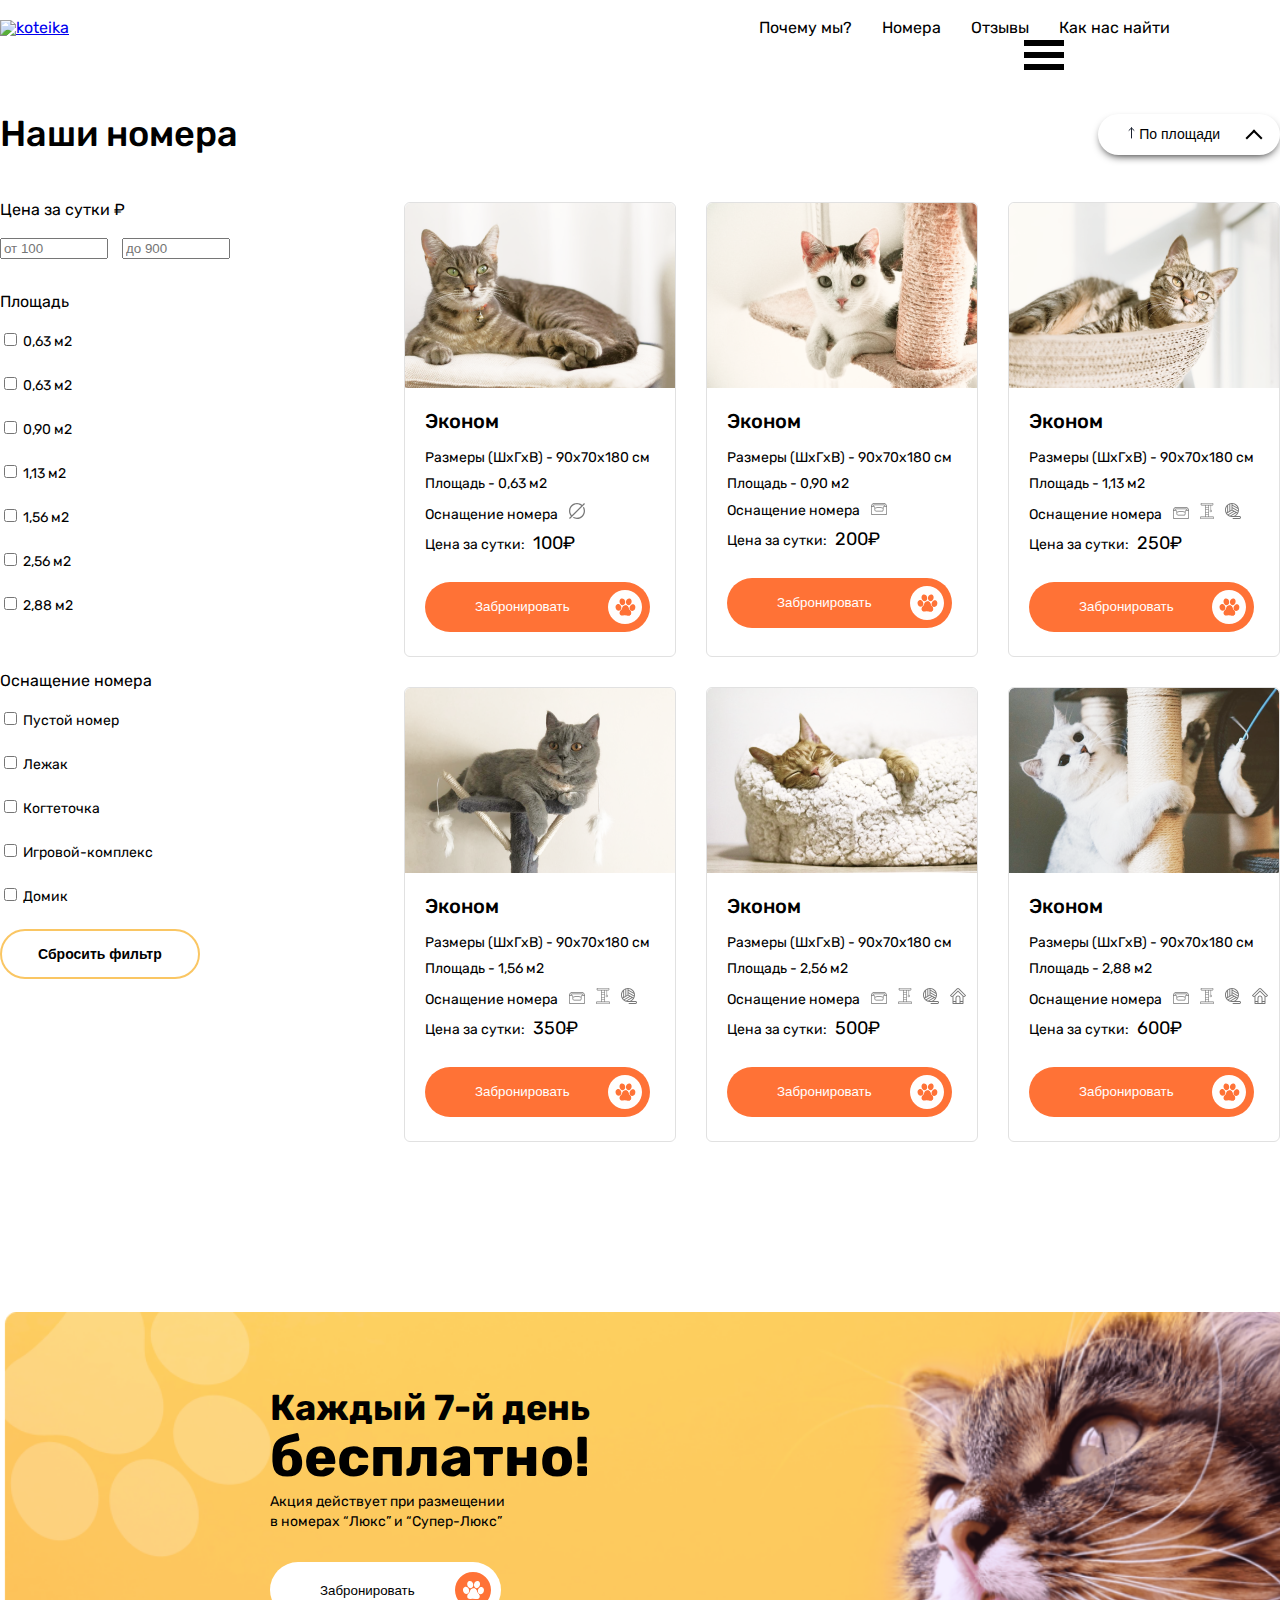
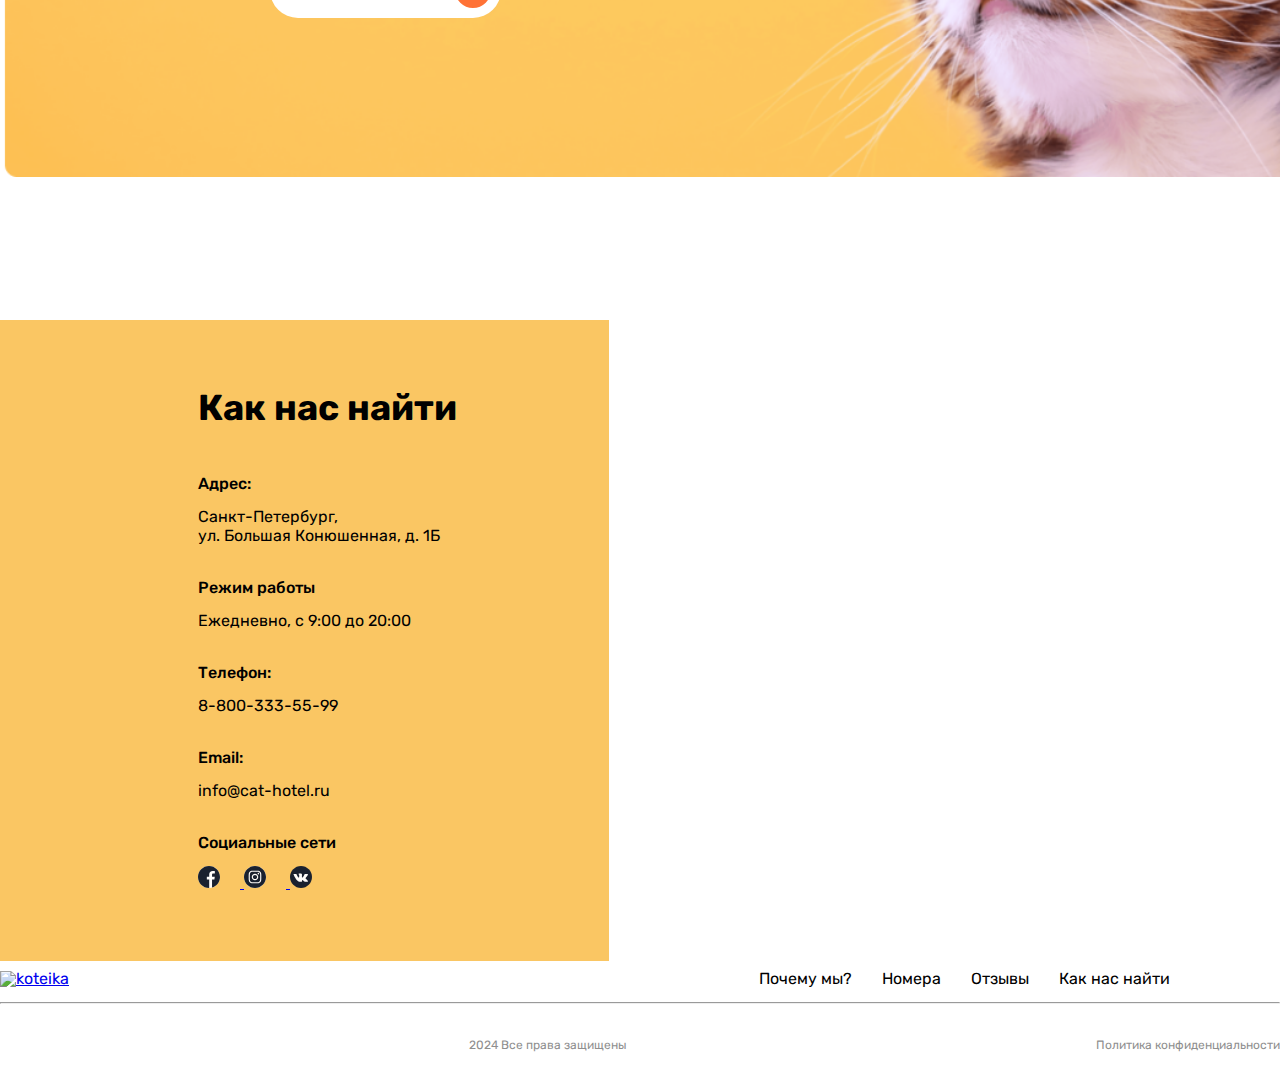
==== pages/catalog.html @ 464b6be2 "added pages" ====
<!DOCTYPE html>
<html lang="en">
  <head>
    <meta charset="UTF-8" />
    <meta name="viewport" content="width=device-width, initial-scale=1.0" />
    <title>Document</title>
    <link rel="preconnect" href="https://fonts.googleapis.com" />
    <link rel="preconnect" href="https://fonts.gstatic.com" crossorigin />
    <link
      href="https://fonts.googleapis.com/css2?family=Lato:wght@100;300;400;700;900&family=Rubik:wght@300..900&display=swap"
      rel="stylesheet"
    />
    <link rel="stylesheet" href="../scss/style.css" />
  </head>
  <body>
    <header class="header">
      <div class="container">
        <div class="header__line">
          <div class="header__logo">
            <a class="logo__link" href="../katalog.html">
              <img class="logo__image" src="../img/logo.svg" alt="koteika" />
            </a>
          </div>
          <div class="nav">
            <ul class="nav__ul">
              <li class="nav__li">
                <a class="nav__item" href="#">Почему мы?</a>
              </li>
              <li class="nav__li">
                <a class="nav__item" href="#">Номера</a>
              </li>
              <li class="nav__li">
                <a class="nav__item" href="#">Отзывы</a>
              </li>
              <li class="nav__li">
                <a class="nav__item" href="#">Как нас найти</a>
              </li>
            </ul>
          </div>
        </div>
        <div class="header__menu">
          <a id="header__button" class="hamburger" href="#">
            <div class="hamburger__inner"></div>
          </a>
        </div>
      </div>
    </header>

    <div class="catalog">
      <div class="container">
        <div class="catalog__top">
          <h2 class="catalog__title">Наши номера</h2>
          <button class="catalog__button button">
            <img src="../img/top-bot.svg" alt="arrow" />
            По площади
            <div class="arrow"></div>
            <ul id="drop" class="drop">
              <li id="list">
                <img class="button__img" src="../img/bottom.svg" alt="arrow" />
                По площади
              </li>

              <li id="list">
                <img class="button__img" src="../img/top-bot.svg" alt="arrow" />
                По цене
              </li>

              <li id="list">
                <img class="button__img" src="../img/bottom.svg" alt="arrow" />
                По цене
              </li>
            </ul>
          </button>
          <button class="catalog__filter-btn">
            <img
              class="catalog__filter-ic"
              src="../img/filter.svg"
              alt="filter"
            />Фильтр
          </button>
        </div>
        <div class="catalog__cenrt">
          <aside class="catalog__aside">
            <div class="catalog__aside-col">
              <p class="catalog__filter-price">Цена за сутки ₽</p>
              <input class="catalog__search" placeholder="от 100" type="text" />
              <input class="catalog__search" placeholder="до 900" type="text" />
              <p class="catalog__filter-yard">Площадь</p>
              <div class="catalog__check">
                <div class="catalog__check-el">
                  <input
                    class="custom-checkbox"
                    id="myCheckbox"
                    type="checkbox"
                  />
                  <label for="myCheckbox"> 0,63 м2 </label>
                </div>

                <div class="catalog__check-el">
                  <input
                    class="custom-checkbox"
                    id="myCheckbox"
                    type="checkbox"
                  />
                  <label for="myCheckbox"> 0,63 м2 </label>
                </div>

                <div class="catalog__check-el">
                  <input
                    class="custom-checkbox"
                    id="myCheckbox"
                    type="checkbox"
                  />
                  <label for="myCheckbox"> 0,90 м2 </label>
                </div>

                <div class="catalog__check-el">
                  <input
                    class="custom-checkbox"
                    id="myCheckbox"
                    type="checkbox"
                  />
                  <label for="myCheckbox"> 1,13 м2 </label>
                </div>

                <div class="catalog__check-el">
                  <input
                    class="custom-checkbox"
                    id="myCheckbox"
                    type="checkbox"
                  />
                  <label for="myCheckbox"> 1,56 м2 </label>
                </div>

                <div class="catalog__check-el">
                  <input
                    class="custom-checkbox"
                    id="myCheckbox"
                    type="checkbox"
                  />
                  <label for="myCheckbox"> 2,56 м2 </label>
                </div>

                <div class="catalog__check-el">
                  <input
                    class="custom-checkbox"
                    id="myCheckbox"
                    type="checkbox"
                  />
                  <label for="myCheckbox"> 2,88 м2 </label>
                </div>
              </div>

              <p class="catalog__filter-yard">Оснащение номера</p>
              <div class="catalog__check-sec">
                <div class="catalog__check-el">
                  <input
                    class="custom-checkbox"
                    id="myCheckbox"
                    type="checkbox"
                  />
                  <label for="myCheckbox">Пустой номер </label>
                </div>

                <div class="catalog__check-el">
                  <input
                    class="custom-checkbox"
                    id="myCheckbox"
                    type="checkbox"
                  />
                  <label for="myCheckbox"> Лежак </label>
                </div>

                <div class="catalog__check-el">
                  <input
                    class="custom-checkbox"
                    id="myCheckbox"
                    type="checkbox"
                  />
                  <label for="myCheckbox"> Когтеточка </label>
                </div>

                <div class="catalog__check-el">
                  <input
                    class="custom-checkbox"
                    id="myCheckbox"
                    type="checkbox"
                  />
                  <label for="myCheckbox"> Игровой-комплекс </label>
                </div>

                <div class="catalog__check-el">
                  <input
                    class="custom-checkbox"
                    id="myCheckbox"
                    type="checkbox"
                  />
                  <label for="myCheckbox"> Домик </label>
                </div>
              </div>

              <button class="catalog__btn-cr">Сбросить фильтр</button>
            </div>
          </aside>

          <div class="catalog__rows">
            <div class="catalog__row">
              <div class="catalog__el">
                <img
                  class="catalog__image"
                  src="../img/economy.png"
                  alt="economy"
                />
                <h3 class="catalog__subtitle">Эконом</h3>
                <p class="catalog__txt">Размеры (ШхГхВ) - 90х70х180 см</p>
                <p class="catalog__txt">Площадь - 0,63 м2</p>
                <p class="catalog__txt">
                  Оснащение номера
                  <img
                    class="catalog__no-icon"
                    src="../img/no-icon.svg"
                    alt=""
                  />
                </p>
                <p class="catalog__txt">
                  Цена за сутки: <span class="catalog__price">100₽</span>
                </p>

                <button id="btn" class="reg-btn">
                  Забронировать<img
                    class="paw"
                    src="../img/paw.svg"
                    alt="paw"
                  />
                </button>
              </div>

              <div class="catalog__el">
                <img
                  class="catalog__image"
                  src="../img/economy+.png"
                  alt="economy"
                />
                <h3 class="catalog__subtitle">Эконом</h3>
                <p class="catalog__txt">Размеры (ШхГхВ) - 90х70х180 см</p>
                <p class="catalog__txt">Площадь - 0,90 м2</p>
                <p class="catalog__txt">
                  Оснащение номера
                  <img class="catalog__no-icon" src="../img/lotok.svg" alt="" />
                </p>
                <p class="catalog__txt">
                  Цена за сутки: <span class="catalog__price">200₽</span>
                </p>

                <button id="btn" class="reg-btn">
                  Забронировать<img
                    class="paw"
                    src="../img/paw.svg"
                    alt="paw"
                  />
                </button>
              </div>

              <div class="catalog__el">
                <img
                  class="catalog__image"
                  src="../img/suite.png"
                  alt="economy"
                />
                <h3 class="catalog__subtitle">Эконом</h3>
                <p class="catalog__txt">Размеры (ШхГхВ) - 90х70х180 см</p>
                <p class="catalog__txt">Площадь - 1,13 м2</p>
                <p class="catalog__txt">
                  Оснащение номера
                  <img class="catalog__no-icon" src="../img/lotok.svg" alt="" />
                  <img class="catalog__no-icon" src="../img/toy.svg" alt="" />
                  <img class="catalog__no-icon" src="../img/ball.svg" alt="" />
                </p>

                <p class="catalog__txt">
                  Цена за сутки: <span class="catalog__price">250₽</span>
                </p>

                <button id="btn" class="reg-btn">
                  Забронировать<img
                    class="paw"
                    src="../img/paw.svg"
                    alt="paw"
                  />
                </button>
              </div>
            </div>

            <div class="catalog__row">
              <div class="catalog__el">
                <img
                  class="catalog__image"
                  src="../img//comfort.png"
                  alt="economy"
                />

                <h3 class="catalog__subtitle">Эконом</h3>
                <p class="catalog__txt">Размеры (ШхГхВ) - 90х70х180 см</p>
                <p class="catalog__txt">Площадь - 1,56 м2</p>
                <p class="catalog__txt">
                  Оснащение номера
                  <img class="catalog__no-icon" src="../img/lotok.svg" alt="" />
                  <img class="catalog__no-icon" src="../img/toy.svg" alt="" />
                  <img class="catalog__no-icon" src="../img/ball.svg" alt="" />
                </p>

                <p class="catalog__txt">
                  Цена за сутки: <span class="catalog__price">350₽</span>
                </p>

                <button id="btn" class="reg-btn">
                  Забронировать<img
                    class="paw"
                    src="../img/paw.svg"
                    alt="paw"
                  />
                </button>
              </div>

              <div class="catalog__el">
                <img
                  class="catalog__image"
                  src="../img/luxury.png"
                  alt="economy"
                />
                <h3 class="catalog__subtitle">Эконом</h3>
                <p class="catalog__txt">Размеры (ШхГхВ) - 90х70х180 см</p>
                <p class="catalog__txt">Площадь - 2,56 м2</p>
                <p class="catalog__txt">
                  Оснащение номера
                  <img class="catalog__no-icon" src="../img/lotok.svg" alt="" />
                  <img class="catalog__no-icon" src="../img/toy.svg" alt="" />
                  <img class="catalog__no-icon" src="../img/ball.svg" alt="" />
                  <img class="catalog__no-icon" src="../img/home.svg" alt="" />
                </p>

                <p class="catalog__txt">
                  Цена за сутки: <span class="catalog__price">500₽</span>
                </p>

                <button id="btn" class="reg-btn">
                  Забронировать<img
                    class="paw"
                    src="../img/paw.svg"
                    alt="paw"
                  />
                </button>
              </div>

              <div class="catalog__el">
                <img
                  class="catalog__image"
                  src="../img/super-luxury.png"
                  alt="economy"
                />
                <h3 class="catalog__subtitle">Эконом</h3>
                <p class="catalog__txt">Размеры (ШхГхВ) - 90х70х180 см</p>
                <p class="catalog__txt">Площадь - 2,88 м2</p>
                <p class="catalog__txt">
                  Оснащение номера
                  <img class="catalog__no-icon" src="../img/lotok.svg" alt="" />
                  <img class="catalog__no-icon" src="../img/toy.svg" alt="" />
                  <img class="catalog__no-icon" src="../img/ball.svg" alt="" />
                  <img class="catalog__no-icon" src="../img/home.svg" alt="" />
                </p>

                <p class="catalog__txt">
                  Цена за сутки: <span class="catalog__price">600₽</span>
                </p>

                <button id="btn" class="reg-btn">
                  Забронировать<img
                    class="paw"
                    src="../img/paw.svg"
                    alt="paw"
                  />
                </button>
              </div>
            </div>
          </div>
        </div>

        <div id="popup" class="popup">
          <h3 class="popup-title">Забронировать номер</h3>
          <div class="input-top">
            <input class="input" placeholder="Ваше имя" type="text" />
            <input class="input" placeholder="Имя Питомца" type="text" />
            <input class="input" placeholder="Телефон" type="text" />
            <input class="input" placeholder="E-mail" type="text" />
            <img class="pop-paw" src="../img/paw-pop.png" alt="paw" />
          </div>

          <div class="date-input">
            <pre> Дата заезда   c</pre>

            <input class="input-min" type="text" placeholder="26.01.2020" />
            <span>по</span>
            <input class="input-min" type="text" placeholder="26.01.2020" />
          </div>

          <button class="reg-btn">
            Забронировать<img class="paw" src="../img/paw.svg" alt="paw" />
          </button>
        </div>
        <div class="overlay"></div>

        <div class="catalog__banner">
          <img class="catalog__ban-img" src="../img/banner.png" alt="" />
          <h2 class="catalog__free-title">Каждый 7-й день</h2>
          <p class="catalog__free-subtitle">бесплатно!</p>
          <p class="catalog__free-txt">
            Акция действует при размещении <br />
            в номерах “Люкс” и “Супер-Люкс”
          </p>
          <div class="catalog__btn-cont">
            <button class="reg-btn-w">
              Забронировать<img
                class="paw-w"
                src="../img/paw-w.svg"
                alt="paw"
              />
            </button>
          </div>
        </div>
      </div>
    </div>

    <footer class="footer">
      <div class="container">
        <div class="footer__cont">
          <div class="footer__left">
            <h2 class="footer__title">Как нас найти</h2>
            <p class="footer__bold">Адрес:</p>
            <p class="footer__light">
              Санкт-Петербург, <br />
              ул. Большая Конюшенная, д. 1Б
            </p>

            <p class="footer__bold">Режим работы</p>
            <p class="footer__light">Ежедневно, с 9:00 до 20:00</p>

            <p class="footer__bold">Телефон:</p>
            <p class="footer__light">8-800-333-55-99</p>

            <p class="footer__bold">Email:</p>
            <p class="footer__light">info@cat-hotel.ru</p>

            <p class="footer__bold">Социальные сети</p>
            <div class="footer__icons">
              <a href="#">
                <img
                  class="footer__img"
                  src="../img/facebook.svg"
                  alt="facebook"
                />
              </a>

              <a href="#">
                <img
                  class="footer__img"
                  src="../img/instagram.svg"
                  alt="instagram"
                />
              </a>

              <a href="#">
                <img class="footer__img" src="../img/vk.svg" alt="vk" />
              </a>
            </div>
          </div>
          <div id="map">
            <iframe
              src="https://www.google.com/maps/embed?pb=!1m18!1m12!1m3!1d3997.164697441527!2d30.320618051903477!3d59.93907219646582!2m3!1f0!2f0!3f0!3m2!1i1024!2i768!4f13.1!3m3!1m2!1s0x4696310fca5ba729%3A0xea9c53d4493c879f!2z0JHQvtC70YzRiNCw0Y8g0JrQvtC90Y7RiNC10L3QvdCw0Y8g0YPQuy4sIDE5LCDQodCw0L3QutGCLdCf0LXRgtC10YDQsdGD0YDQsywg0KDQvtGB0YHQuNGPLCAxOTExODY!5e0!3m2!1sru!2skg!4v1718904761752!5m2!1sru!2skg"
              width="200%"
              height="100%"
              style="border: 0"
              allowfullscreen=""
              loading="lazy"
              referrerpolicy="no-referrer-when-downgrade"
            ></iframe>
          </div>
        </div>
      </div>

      <div class="container">
        <div class="navig">
          <div class="header__line">
            <div class="header__logo">
              <a class="logo__link" href="../index.html">
                <img class="logo__image" src="../img/logo.svg" alt="koteika" />
              </a>
            </div>
            <div class="nav">
              <ul class="nav__ul">
                <li class="nav__li">
                  <a class="nav__item">Почему мы?</a>
                </li>
                <li class="nav__li">
                  <a class="nav__item">Номера</a>
                </li>
                <li class="nav__li">
                  <a class="nav__item">Отзывы</a>
                </li>
                <li class="nav__li">
                  <a class="nav__item">Как нас найти</a>
                </li>
              </ul>
            </div>
          </div>
          <hr class="footer__line" />
          <div class="footer__bottom">
            <p class="footer__txt">2024 Все права защищены</p>
            <a class="footer__confidencial" href="">
              Политика конфиденциальности
            </a>
          </div>
        </div>
      </div>
    </footer>
    <script src="../js/script.js"></script>
  </body>
</html>
---- scss/style.css ----
/* http://meyerweb.com/eric/tools/css/reset/ 
   v2.0 | 20110126
   License: none (public domain)
*/
html, body, div, span, applet, object, iframe,
h1, h2, h3, h4, h5, h6, p, blockquote, pre,
a, abbr, acronym, address, big, cite, code,
del, dfn, em, img, ins, kbd, q, s, samp,
small, strike, strong, sub, sup, tt, var,
b, u, i, center,
dl, dt, dd, ol, ul, li,
fieldset, form, label, legend,
table, caption, tbody, tfoot, thead, tr, th, td,
article, aside, canvas, details, embed,
figure, figcaption, footer, header, hgroup,
menu, nav, output, ruby, section, summary,
time, mark, audio, video {
  margin: 0;
  padding: 0;
  border: 0;
  font-size: 100%;
  font: inherit;
  vertical-align: baseline;
}

/* HTML5 display-role reset for older browsers */
article, aside, details, figcaption, figure,
footer, header, hgroup, menu, nav, section {
  display: block;
}

body {
  line-height: 1;
}

ol, ul {
  list-style: none;
}

blockquote, q {
  quotes: none;
}

blockquote:before, blockquote:after,
q:before, q:after {
  content: "";
  content: none;
}

table {
  border-collapse: collapse;
  border-spacing: 0;
}

h3 {
  font-size: 16px;
  font-weight: 400;
  margin: 0;
}

h2 {
  font-size: 22px;
  font-weight: 500;
}

h1 {
  font-size: 36px;
  font-weight: 700;
}

p {
  font-size: 16px;
  font-weight: 400;
  margin: 0 auto;
}

h4 {
  font-size: 16px;
  font-weight: 600;
}

.lux {
  padding-top: 50px;
  margin-bottom: 50px;
}
.lux__row {
  display: flex;
}
.lux .adaptiv {
  display: flex;
}
.lux__column {
  margin-left: 90px;
  margin-right: 30px;
  opacity: 0.5;
}
.lux .img {
  margin-bottom: 25px;
}
.lux__image {
  margin-right: 70px;
}
.lux__info {
  line-height: 30px;
}
.lux__title {
  margin: 0 auto;
  font-size: 36px;
  font-weight: 700;
  margin-bottom: 35px;
}
.lux__subtitle {
  margin-top: 5px;
  line-height: 30px;
}
.lux .price {
  display: flex;
  margin-top: 15px;
  margin-bottom: 10px;
}
.lux .price__h2 {
  margin: 0 auto;
}
.lux .h5 {
  margin: 0;
  font-size: 18px;
  font-weight: 500;
  margin-left: 15px;
}
.lux__button {
  display: flex;
  border-radius: 25px;
  padding-left: 35px;
  color: #ffffff;
  background-color: #ff7236;
  border: none;
}
.lux__button:hover {
  opacity: 0.7;
  cursor: pointer;
}
.lux__vector {
  margin: 10px 3px 5px 15px;
  padding: 10px;
  background-color: #ffffff;
  border-radius: 90px;
}

@media screen and (max-width: 560px) {
  .lux .adaptiv {
    flex-direction: column-reverse;
  }
  .lux__column {
    display: flex;
    gap: 16px;
    margin-top: 20px;
    margin-bottom: 40px;
    margin-left: 0;
  }
  .lux__row {
    flex-direction: column;
  }
  .lux__title {
    font-size: 28px;
  }
  .lux__title__info {
    font-size: 15px;
  }
  .lux .img {
    margin-bottom: 0;
    width: 86px;
    height: 84px;
  }
  .lux .h4 {
    margin-left: 30px;
    margin-right: 30px;
  }
  .lux__image__img {
    width: 290px;
  }
}

.economy {
  margin-top: 90px;
  margin-bottom: 90px;
}
.economy__title {
  text-align: center;
  margin-bottom: 70px;
}
.economy__button {
  display: flex;
  border-radius: 25px;
  padding-left: 35px;
  color: #ffffff;
  background-color: #ff7236;
  border: none;
}
.economy__button:hover {
  opacity: 0.7;
  cursor: pointer;
}
.economy__vector {
  margin: 10px 3px 5px 15px;
  padding: 10px;
  background-color: #fff;
  border-radius: 90px;
}
.economy__img {
  margin-left: 168px;
}
.economy .swiper-slide {
  display: flex;
  margin-bottom: 79px;
}
.economy .swiper-pagination {
  position: relative;
}
.economy .swiper-pagination-bullet {
  background-color: #fac663;
}

.card {
  margin-left: 100px;
  background-color: #fff;
  border-radius: 8px;
  margin-top: 60px;
  margin-bottom: 60px;
  margin-left: -80px;
}
.card__info {
  margin: 40px 117px 40px 100px;
}
.card__item {
  line-height: 20px;
  font-size: 16px;
  font-weight: 400;
}
.card__item::marker {
  color: #fac663;
  font-size: 25px;
}

.swiper-button-next {
  margin-top: 200px;
  right: 150px;
  position: absolute;
  width: 36px;
  height: 36px;
}
.swiper-button-next::after {
  font-weight: 900;
  font-size: 14px;
  background-color: #fff;
  color: #ff7236;
}

.swiper-button-prev {
  position: absolute;
  margin-top: 200px;
  left: 1200px;
  width: 36px;
  height: 36px;
}
.swiper-button-prev::after {
  font-weight: 900;
  font-size: 14px;
  background-color: #fff;
  color: #ff7236;
}

@media screen and (max-width: 560px) {
  .economy .swiper-button-next {
    display: none;
  }
  .economy .swiper-button-prev {
    display: none;
  }
  .economy .swiper-slide {
    display: inline;
    margin: 0;
  }
  .economy__img {
    margin-left: 0px;
  }
  .economy__button {
    display: flex;
    border-radius: 30px;
  }
}

.catalog .container {
  position: relative;
}
.catalog .button {
  position: absolute;
  background-color: #fff;
  border: none;
  border-radius: 25px;
  box-shadow: 0 4px 10px -4px;
  padding: 12px 60px 13px 30px;
  right: 0;
  font-size: 14px;
  font-weight: 400;
}
.catalog__filter-btn {
  display: none;
  align-items: center;
  position: absolute;
  background-color: #fff;
  border: none;
  border-radius: 25px;
  box-shadow: 0 4px 10px -4px;
  padding: 12px 30px 13px 30px;
}
.catalog__filter-ic {
  padding-right: 10px;
}
.catalog #list {
  padding-top: 25px;
  text-align: left;
  padding: 10px 10px;
  border-radius: 25px;
}
.catalog #list:first-child {
  margin-top: 10px;
}
.catalog #list:hover {
  background-color: #fac663;
}
.catalog #drop {
  display: none;
}
.catalog #drop.active {
  display: block;
  border-radius: 10px;
}
.catalog__cenrt {
  display: flex;
  justify-content: space-between;
}
.catalog__aside-col {
  align-items: center;
}
.catalog__el {
  width: 270px;
  height: 428px;
  background-color: #fff;
  border: 1px solid #e1e1e1;
  border-radius: 6px;
  padding: 0 0 25px 0;
}
.catalog__top {
  display: flex;
  align-items: center;
  justify-content: space-between;
  margin-bottom: 50px;
}
.catalog__search {
  width: 100px;
  margin-right: 10px;
}
.catalog__filter-price {
  padding-bottom: 20px;
  font-size: 16px;
  font-weight: 400;
}
.catalog__filter-yard {
  padding: 35px 0 20px 0;
  font-size: 16px;
  font-weight: 400;
}
.catalog__check {
  max-width: 100px;
}
.catalog__check-sec {
  max-width: 20 0px;
}
.catalog__check-el {
  padding-bottom: 25px;
  font-size: 14px;
}
.catalog__title {
  font-family: "Rubik", sans-serif;
  color: #000;
  font-size: 36px;
  font-weight: 500;
}
.catalog__subtitle {
  font-family: "Rubik", sans-serif;
  font-size: 20px;
  font-weight: 500;
  margin: 20px 0;
  padding-left: 20px;
}
.catalog__txt {
  padding-left: 20px;
  font-size: 14px;
  font-weight: 400;
  padding-bottom: 12px;
}
.catalog__price {
  font-size: 18px;
  font-weight: 400;
  padding-left: 5px;
}
.catalog .reg-btn {
  position: relative;
  margin: 18px 20px;
  border: none;
  color: #ffffff;
  border-radius: 25px;
  background-color: #ff7236;
  padding: 17px 80px 18px 50px;
}
.catalog__btn-cr {
  border: none;
  color: #000;
  font-size: 14px;
  font-weight: 600;
  border-radius: 25px;
  border: 2px solid #fac663;
  background: rgba(0, 0, 0, 0);
  padding: 15px 36px 15px;
  transition: 0.3s;
}
.catalog__btn-cr:hover {
  background: #fac663;
}
.catalog__row {
  display: flex;
  justify-content: flex-end;
  gap: 30px;
  margin-bottom: 30px;
}
.catalog .paw {
  position: absolute;
  right: 8px;
  top: 8px;
}
.catalog__no-icon {
  padding-left: 8px;
}
.catalog__banner {
  position: relative;
  margin-top: 140px;
}
.catalog__ban-img {
  width: 1440px;
}
.catalog__free-title {
  font-family: "Rubik", sans-serif;
  position: absolute;
  font-size: 36px;
  font-weight: 700;
  top: 78px;
  left: 270px;
}
.catalog__free-subtitle {
  font-family: "Rubik", sans-serif;
  position: absolute;
  font-size: 56px;
  font-weight: 700;
  top: 117px;
  left: 270px;
}
.catalog__free-txt {
  line-height: 20px;
  position: absolute;
  font-size: 14px;
  font-weight: 400;
  top: 180px;
  left: 270px;
}
.catalog__btn-cont {
  position: absolute;
  top: 250px;
  left: 270px;
}

@media screen and (max-width: 320px) {
  .catalog__aside {
    display: none;
  }
  .catalog__top {
    display: block;
    padding-bottom: 40px;
  }
  .catalog__filter-btn {
    margin: 20px 5px;
    display: flex;
  }
  .catalog__filter-btn :hover .catalog__asede {
    display: block;
  }
  .catalog__centr {
    margin-right: 100px;
    flex-direction: column;
  }
  .catalog__row {
    flex-direction: column;
  }
  .catalog .button {
    margin: 20px 0;
  }
  .catalog .popup {
    background-color: #fff;
    display: none;
    position: absolute;
    left: 50%;
    top: 30%;
    width: 290px;
    height: 730px;
    margin: auto;
    border: 2px solid #e1e1e1;
    text-align: center;
    border-radius: 10px;
    z-index: 2;
  }
  .catalog .popup-title {
    font-size: 28px;
    font-weight: 700;
  }
  .catalog .input-top {
    display: flex;
    flex-direction: column;
    padding-bottom: 10px;
  }
  .catalog .input {
    justify-content: center;
    border: 1px solid #d7d7d7;
    margin: 5px 10px;
    border-radius: 25px;
    padding: 20px 170px 20px 20px;
  }
  .catalog .input-min {
    margin: 10px 16px 10px 10px;
    width: 90px;
    border: 1px solid #d7d7d7;
    padding: 20px 20px;
    border-radius: 25px;
    font-size: 14px;
  }
  .catalog .pop-paw {
    top: 0;
    position: absolute;
    width: 127px;
    height: 117px;
  }
  .catalog .date-input {
    flex-direction: column;
    margin-bottom: 10px;
  }
  .catalog__banner {
    flex-direction: column;
    text-align: left;
  }
  .catalog__banner {
    position: relative;
    margin-top: 140px;
  }
  .catalog__free-title {
    font-family: "Rubik", sans-serif;
    position: absolute;
    font-size: 26px;
    font-weight: 700;
    top: 78px;
    left: 45px;
  }
  .catalog__free-subtitle {
    font-family: "Rubik", sans-serif;
    position: absolute;
    font-size: 40px;
    font-weight: 700;
    top: 117px;
    left: 45px;
  }
  .catalog__free-txt {
    line-height: 20px;
    position: absolute;
    font-size: 14px;
    font-weight: 400;
    top: 180px;
    left: 45px;
  }
  .catalog__btn-cont {
    position: absolute;
    top: 250px;
    left: 45px;
  }
}

.header {
  margin-top: 20px;
  margin-bottom: 80px;
}
.header__line {
  display: flex;
  align-items: center;
}
.header__logo {
  padding-right: 690px;
}
.header .nav__item {
  text-decoration: none;
  color: #000;
}
.header .header__menu {
  position: absolute;
  top: 40px;
  right: 20%;
}
.header .hamburger {
  display: block;
  position: absolute;
  width: 30px;
  height: 40px;
  z-index: 2;
}
.header .hamburger__inner {
  display: block;
  width: 40px;
  height: 6px;
  margin-top: 12px;
  background: #000;
  transition: all 0.4s ease-in-out;
}
.header .hamburger__inner::before, .header .hamburger__inner::after {
  display: block;
  position: absolute;
  content: "";
  z-index: -1;
  width: 40px;
  height: 6px;
  background: #000;
  transition: all 0.4s ease-in-out;
}
.header .hamburger__inner::before {
  top: 0;
}
.header .hamburger__inner::after {
  top: 24px;
}
.header .hamburger--open .hamburger__inner {
  background: none;
}
.header .hamburger--open .hamburger__inner::before, .header .hamburger--open .hamburger__inner::after {
  top: 12px;
}
.header .hamburger--open .hamburger__inner::before {
  transform: rotate(-45deg);
}
.header .hamburger--open .hamburger__inner::after {
  transform: rotate(45deg);
}

@media screen and (max-width: 320px) {
  .header .nav__item {
    display: none;
  }
  .header .logo__image {
    margin-left: 20px;
  }
}

.footer {
  margin-top: 140px;
  margin-bottom: 40px;
  max-width: 100%;
}
.footer__left {
  background-color: #fac663;
  width: 300px;
  padding: 70px 111px 70px 198px;
}
.footer__img {
  padding-top: 15px;
  padding-right: 20px;
}
.footer__title {
  font-family: "Rubik", sans-serif;
  font-size: 36px;
  font-weight: 700;
  color: #000;
  padding-bottom: 50px;
}
.footer__bold {
  font-size: 16px;
  font-weight: 500;
  color: #000;
}
.footer__light {
  font-size: 16px;
  font-weight: 400;
  color: #000;
  padding-bottom: 35px;
  padding-top: 15px;
  line-height: 19px;
}
.footer__cont {
  display: flex;
  margin-bottom: 10px;
}
.footer #map {
  width: 415px;
}
.footer__line {
  margin: 15px 0;
}
.footer__bottom {
  padding-top: 20px;
  display: flex;
  justify-content: space-between;
  color: #8f8f8f;
}
.footer__txt {
  font-size: 12px;
  font-weight: 400;
}
.footer__confidencial {
  text-decoration: none;
  color: #8f8f8f;
  font-size: 12px;
  font-weight: 400;
}

@media screen and (max-width: 320px) {
  .footer__cont {
    display: block;
    margin-bottom: 10px;
  }
  .footer__left {
    background-color: #fac663;
    max-width: 100%;
    padding: 15px 40px;
  }
  .footer #map {
    width: 320px;
    height: 300px;
  }
  .footer__line {
    margin: 15px 0;
  }
  .footer__bottom {
    padding-top: 20px;
    display: flex;
    justify-content: space-between;
    color: #8f8f8f;
  }
  .footer__txt {
    font-size: 12px;
    font-weight: 400;
  }
  .footer__confidencial {
    text-decoration: none;
    color: #8f8f8f;
    font-size: 12px;
    font-weight: 400;
  }
}

.container {
  max-width: 1440px;
  margin: 0 auto;
}

body {
  font-family: "Rubik", sans-serif;
}

@media screen and (max-width: 560px) {
  .container {
    max-width: 320px;
  }
}
.reg-btn {
  display: flex;
  align-items: center;
  margin: 18px 20px;
  border: none;
  color: #ffffff;
  border-radius: 25px;
  background-color: #ff7236;
  padding: 17px 80px 18px 30px;
}

.reg-btn-w {
  display: flex;
  align-items: center;
  border: none;
  color: #000;
  border-radius: 45px;
  background-color: #fff;
  padding: 10px 10px 10px 50px;
}

.paw {
  margin-left: 20px;
}

.paw-w {
  margin-left: 40px;
}

.button {
  cursor: pointer;
  z-index: 2;
}

.arrow {
  position: absolute;
  width: 10px;
  height: 10px;
  border-top: 2px solid #000;
  border-right: 2px solid #000;
  right: 20px;
  top: 18px;
  transform: rotate(-45deg);
}

.nav__ul {
  display: flex;
}

.nav__li {
  display: flex;
  padding-right: 30px;
}
.nav__li:last-child {
  padding: 0;
}

.popup.active {
  display: block;
}

.popup.active + .overlay {
  display: block;
}

.popup {
  background-color: #fff;
  display: none;
  position: absolute;
  left: 50%;
  top: 60%;
  transform: translate(-50%, -50%);
  width: 570px;
  height: 649px;
  margin: auto;
  border: 2px solid #e1e1e1;
  text-align: center;
  border-radius: 10px;
  z-index: 2;
}

.popup-title {
  padding-top: 70px;
  padding-bottom: 50px;
  font-size: 28px;
  font-weight: 700;
}

.input-top {
  display: flex;
  flex-direction: column;
  padding-bottom: 20px;
}

.input {
  justify-content: center;
  border: 1px solid #d7d7d7;
  margin: 20px 70px;
  border-radius: 25px;
  padding: 20px 230px 20px 30px;
}

.input-min {
  margin: 0 16px 0 10px;
  width: 90px;
  border: 1px solid #d7d7d7;
  padding: 20px 20px;
  border-radius: 25px;
  font-size: 14px;
}

.pop-paw {
  top: 0;
  position: absolute;
  width: 127px;
  height: 117px;
}

.date-input {
  display: flex;
  justify-content: center;
  align-items: center;
}/*# sourceMappingURL=style.css.map */
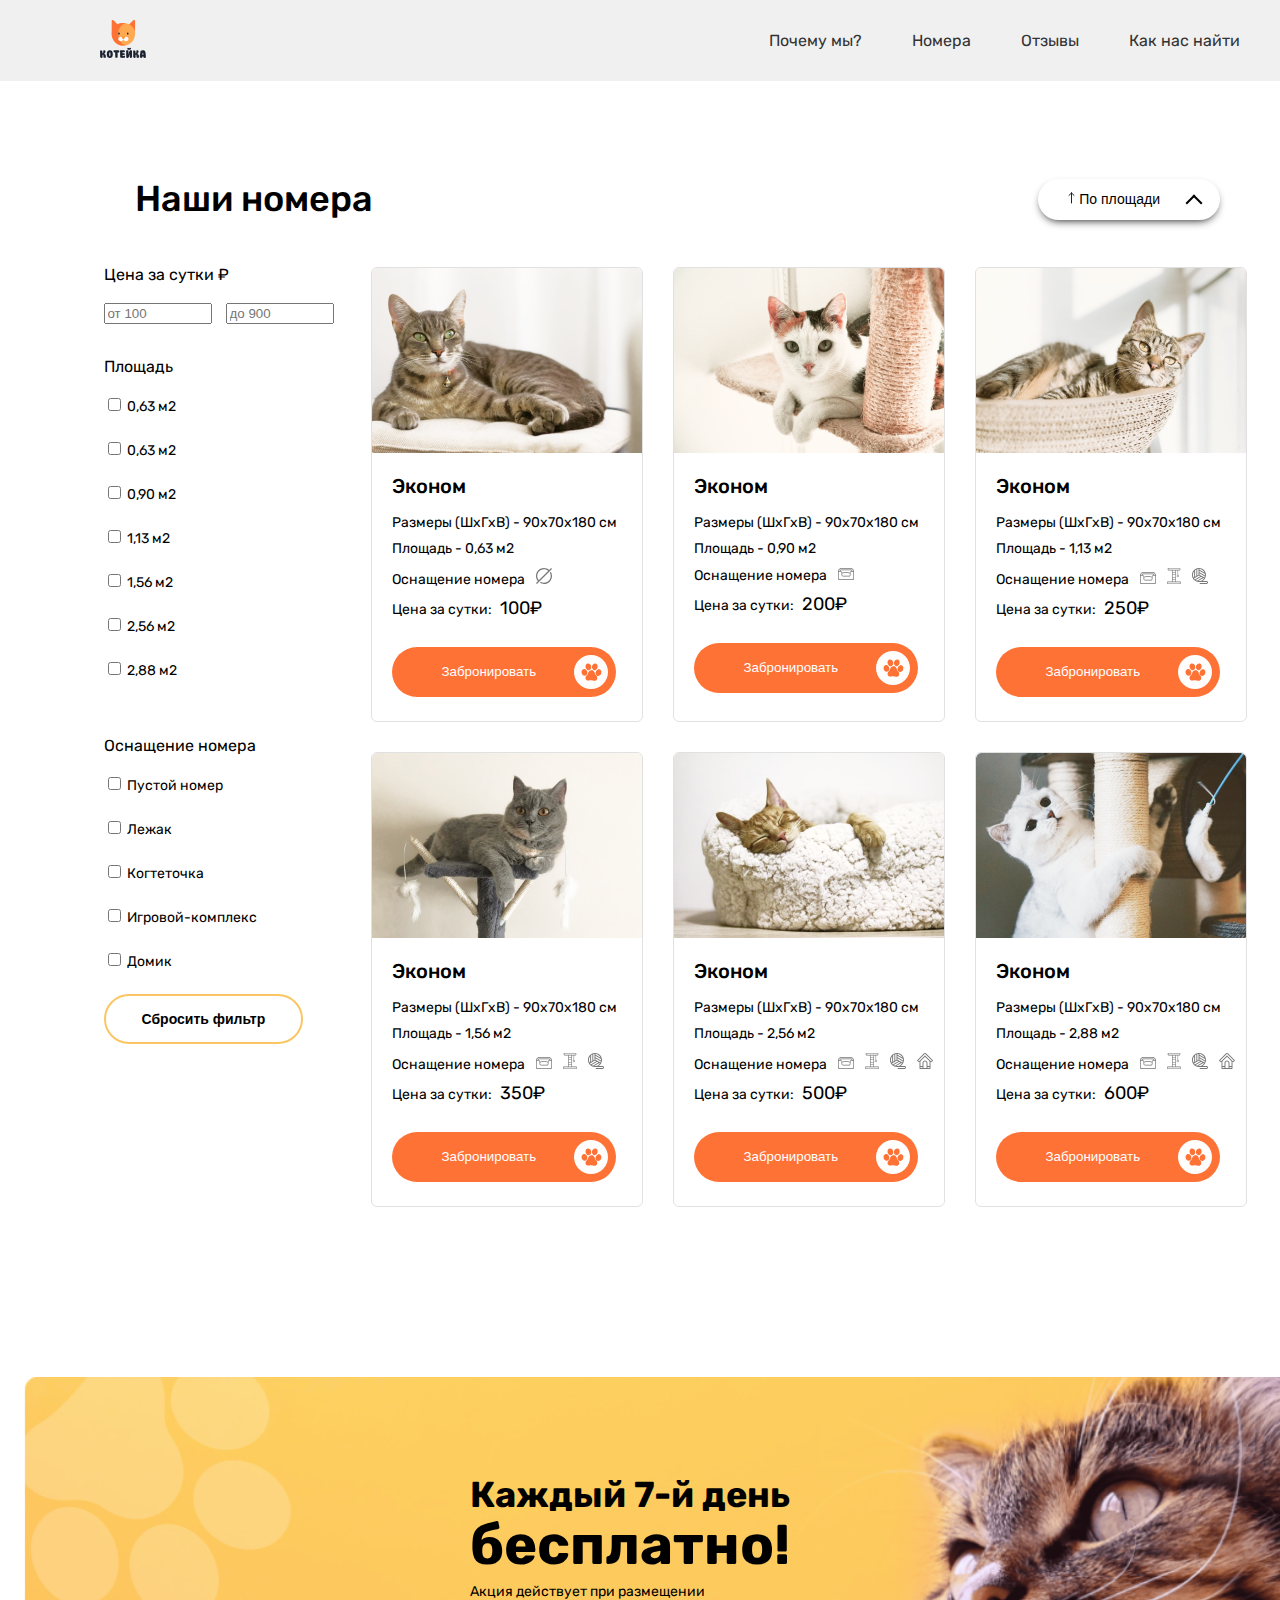
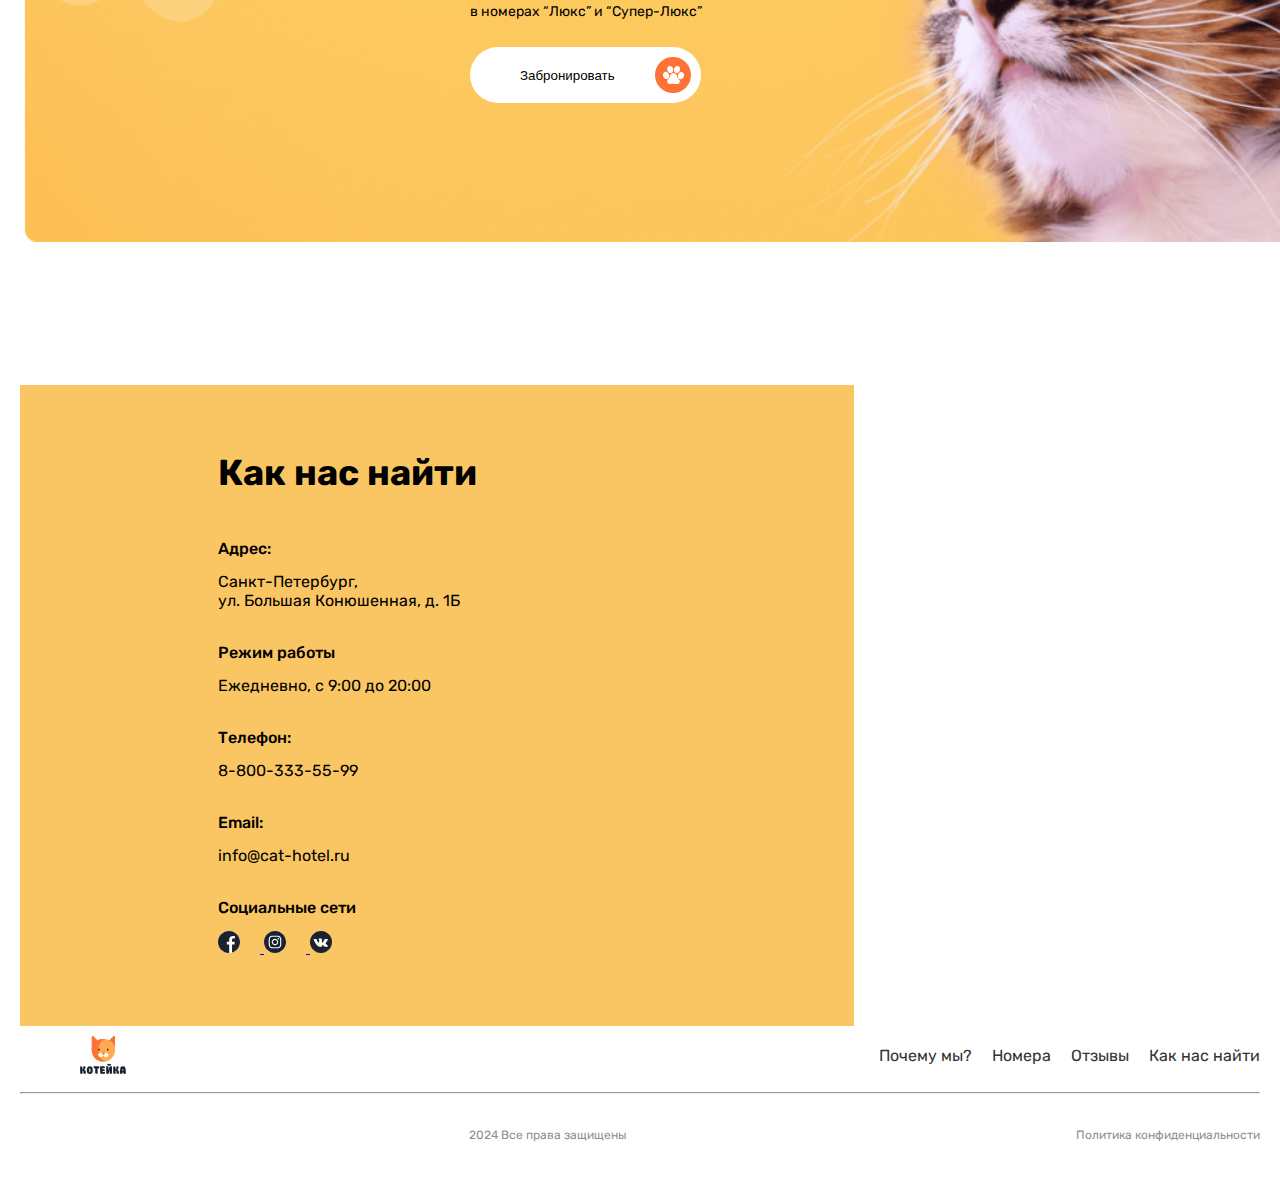
==== commit bb34811a: "addded all" ====
--- a/pages/catalog.html
+++ b/pages/catalog.html
@@ -1,527 +1,445 @@
 <!DOCTYPE html>
 <html lang="en">
-  <head>
-    <meta charset="UTF-8" />
-    <meta name="viewport" content="width=device-width, initial-scale=1.0" />
-    <title>Document</title>
-    <link rel="preconnect" href="https://fonts.googleapis.com" />
-    <link rel="preconnect" href="https://fonts.gstatic.com" crossorigin />
-    <link
-      href="https://fonts.googleapis.com/css2?family=Lato:wght@100;300;400;700;900&family=Rubik:wght@300..900&display=swap"
-      rel="stylesheet"
-    />
-    <link rel="stylesheet" href="../scss/style.css" />
-  </head>
-  <body>
-    <header class="header">
-      <div class="container">
+
+<head>
+  <meta charset="UTF-8" />
+  <meta name="viewport" content="width=device-width, initial-scale=1.0" />
+  <title>Document</title>
+  <link rel="preconnect" href="https://fonts.googleapis.com" />
+  <link rel="preconnect" href="https://fonts.gstatic.com" crossorigin />
+  <link
+    href="https://fonts.googleapis.com/css2?family=Lato:wght@100;300;400;700;900&family=Rubik:wght@300..900&display=swap"
+    rel="stylesheet" />
+  <link rel="stylesheet" href="../scss/style.css" />
+</head>
+
+<body>
+  <header class="header">
+    <div class="container">
+      <div class="header__line">
+        <div class="header__logo">
+          <a class="logo__link" href="../katalog.html">
+            <img class="logo__image" src="../img/log.svg" alt="koteika" />
+          </a>
+        </div>
+        <nav class="nav">
+          <ul class="nav__ul">
+            <li class="nav__li">
+              <a class="nav__item" href="#">Почему мы?</a>
+            </li>
+            <li class="nav__li">
+              <a class="nav__item" href="#">Номера</a>
+            </li>
+            <li class="nav__li">
+              <a class="nav__item" href="#">Отзывы</a>
+            </li>
+            <li class="nav__li">
+              <a class="nav__item" href="#">Как нас найти</a>
+            </li>
+          </ul>
+        </nav>
+        <div class="burger">
+          <span class="burger__span"></span>
+          <span class="burger__span"></span>
+          <span class="burger__span"></span>
+        </div>
+      </div>
+    </div>
+  </header>
+
+  <div class="popup">
+    <div class="popup-content">
+      <ul class="nav__ul">
+        <li class="nav__li">
+          <a class="nav__item" href="#">Почему мы?</a>
+        </li>
+        <li class="nav__li">
+          <a class="nav__item" href="#">Номера</a>
+        </li>
+        <li class="nav__li">
+          <a class="nav__item" href="#">Отзывы</a>
+        </li>
+        <li class="nav__li">
+          <a class="nav__item" href="#">Как нас найти</a>
+        </li>
+      </ul>
+    </div>
+  </div>
+
+  <div class="catalog">
+    <div class="container">
+      <div class="catalog__top">
+        <h2 class="catalog__title">Наши номера</h2>
+        <button class="catalog__button button">
+          <img src="../img/top-bot.svg" alt="arrow" />
+          По площади
+          <div class="arrow"></div>
+          <ul id="drop" class="drop">
+            <li id="list">
+              <img class="button__img" src="../img/bottom.svg" alt="arrow" />
+              По площади
+            </li>
+
+            <li id="list">
+              <img class="button__img" src="../img/top-bot.svg" alt="arrow" />
+              По цене
+            </li>
+
+            <li id="list">
+              <img class="button__img" src="../img/bottom.svg" alt="arrow" />
+              По цене
+            </li>
+          </ul>
+        </button>
+        <button class="catalog__filter-btn">
+          <img class="catalog__filter-ic" src="../img/filter.svg" alt="filter" />Фильтр
+        </button>
+      </div>
+      <div class="catalog__cenrt">
+        <aside class="catalog__aside">
+          <div class="catalog__aside-col">
+            <p class="catalog__filter-price">Цена за сутки ₽</p>
+            <input class="catalog__search" placeholder="от 100" type="text" />
+            <input class="catalog__search" placeholder="до 900" type="text" />
+            <p class="catalog__filter-yard">Площадь</p>
+            <div class="catalog__check">
+              <div class="catalog__check-el">
+                <input class="custom-checkbox" id="myCheckbox" type="checkbox" />
+                <label for="myCheckbox"> 0,63 м2 </label>
+              </div>
+
+              <div class="catalog__check-el">
+                <input class="custom-checkbox" id="myCheckbox" type="checkbox" />
+                <label for="myCheckbox"> 0,63 м2 </label>
+              </div>
+
+              <div class="catalog__check-el">
+                <input class="custom-checkbox" id="myCheckbox" type="checkbox" />
+                <label for="myCheckbox"> 0,90 м2 </label>
+              </div>
+
+              <div class="catalog__check-el">
+                <input class="custom-checkbox" id="myCheckbox" type="checkbox" />
+                <label for="myCheckbox"> 1,13 м2 </label>
+              </div>
+
+              <div class="catalog__check-el">
+                <input class="custom-checkbox" id="myCheckbox" type="checkbox" />
+                <label for="myCheckbox"> 1,56 м2 </label>
+              </div>
+
+              <div class="catalog__check-el">
+                <input class="custom-checkbox" id="myCheckbox" type="checkbox" />
+                <label for="myCheckbox"> 2,56 м2 </label>
+              </div>
+
+              <div class="catalog__check-el">
+                <input class="custom-checkbox" id="myCheckbox" type="checkbox" />
+                <label for="myCheckbox"> 2,88 м2 </label>
+              </div>
+            </div>
+
+            <p class="catalog__filter-yard">Оснащение номера</p>
+            <div class="catalog__check-sec">
+              <div class="catalog__check-el">
+                <input class="custom-checkbox" id="myCheckbox" type="checkbox" />
+                <label for="myCheckbox">Пустой номер </label>
+              </div>
+
+              <div class="catalog__check-el">
+                <input class="custom-checkbox" id="myCheckbox" type="checkbox" />
+                <label for="myCheckbox"> Лежак </label>
+              </div>
+
+              <div class="catalog__check-el">
+                <input class="custom-checkbox" id="myCheckbox" type="checkbox" />
+                <label for="myCheckbox"> Когтеточка </label>
+              </div>
+
+              <div class="catalog__check-el">
+                <input class="custom-checkbox" id="myCheckbox" type="checkbox" />
+                <label for="myCheckbox"> Игровой-комплекс </label>
+              </div>
+
+              <div class="catalog__check-el">
+                <input class="custom-checkbox" id="myCheckbox" type="checkbox" />
+                <label for="myCheckbox"> Домик </label>
+              </div>
+            </div>
+
+            <button class="catalog__btn-cr">Сбросить фильтр</button>
+          </div>
+        </aside>
+
+        <div class="catalog__rows">
+          <div class="catalog__row">
+            <div class="catalog__el">
+              <img class="catalog__image" src="../img/economy.png" alt="economy" />
+              <h3 class="catalog__subtitle">Эконом</h3>
+              <p class="catalog__txt">Размеры (ШхГхВ) - 90х70х180 см</p>
+              <p class="catalog__txt">Площадь - 0,63 м2</p>
+              <p class="catalog__txt">
+                Оснащение номера
+                <img class="catalog__no-icon" src="../img/no-icon.svg" alt="" />
+              </p>
+              <p class="catalog__txt">
+                Цена за сутки: <span class="catalog__price">100₽</span>
+              </p>
+
+              <button id="btn" class="reg-btn">
+                Забронировать<img class="paw" src="../img/paw.svg" alt="paw" />
+              </button>
+            </div>
+
+            <div class="catalog__el">
+              <img class="catalog__image" src="../img/economy+.png" alt="economy" />
+              <h3 class="catalog__subtitle">Эконом</h3>
+              <p class="catalog__txt">Размеры (ШхГхВ) - 90х70х180 см</p>
+              <p class="catalog__txt">Площадь - 0,90 м2</p>
+              <p class="catalog__txt">
+                Оснащение номера
+                <img class="catalog__no-icon" src="../img/lotok.svg" alt="" />
+              </p>
+              <p class="catalog__txt">
+                Цена за сутки: <span class="catalog__price">200₽</span>
+              </p>
+
+              <button id="btn" class="reg-btn">
+                Забронировать<img class="paw" src="../img/paw.svg" alt="paw" />
+              </button>
+            </div>
+
+            <div class="catalog__el">
+              <img class="catalog__image" src="../img/suite.png" alt="economy" />
+              <h3 class="catalog__subtitle">Эконом</h3>
+              <p class="catalog__txt">Размеры (ШхГхВ) - 90х70х180 см</p>
+              <p class="catalog__txt">Площадь - 1,13 м2</p>
+              <p class="catalog__txt">
+                Оснащение номера
+                <img class="catalog__no-icon" src="../img/lotok.svg" alt="" />
+                <img class="catalog__no-icon" src="../img/toy.svg" alt="" />
+                <img class="catalog__no-icon" src="../img/ball.svg" alt="" />
+              </p>
+
+              <p class="catalog__txt">
+                Цена за сутки: <span class="catalog__price">250₽</span>
+              </p>
+
+              <button id="btn" class="reg-btn">
+                Забронировать<img class="paw" src="../img/paw.svg" alt="paw" />
+              </button>
+            </div>
+          </div>
+
+          <div class="catalog__row">
+            <div class="catalog__el">
+              <img class="catalog__image" src="../img//comfort.png" alt="economy" />
+
+              <h3 class="catalog__subtitle">Эконом</h3>
+              <p class="catalog__txt">Размеры (ШхГхВ) - 90х70х180 см</p>
+              <p class="catalog__txt">Площадь - 1,56 м2</p>
+              <p class="catalog__txt">
+                Оснащение номера
+                <img class="catalog__no-icon" src="../img/lotok.svg" alt="" />
+                <img class="catalog__no-icon" src="../img/toy.svg" alt="" />
+                <img class="catalog__no-icon" src="../img/ball.svg" alt="" />
+              </p>
+
+              <p class="catalog__txt">
+                Цена за сутки: <span class="catalog__price">350₽</span>
+              </p>
+
+              <button id="btn" class="reg-btn">
+                Забронировать<img class="paw" src="../img/paw.svg" alt="paw" />
+              </button>
+            </div>
+
+            <div class="catalog__el">
+              <img class="catalog__image" src="../img/luxury.png" alt="economy" />
+              <h3 class="catalog__subtitle">Эконом</h3>
+              <p class="catalog__txt">Размеры (ШхГхВ) - 90х70х180 см</p>
+              <p class="catalog__txt">Площадь - 2,56 м2</p>
+              <p class="catalog__txt">
+                Оснащение номера
+                <img class="catalog__no-icon" src="../img/lotok.svg" alt="" />
+                <img class="catalog__no-icon" src="../img/toy.svg" alt="" />
+                <img class="catalog__no-icon" src="../img/ball.svg" alt="" />
+                <img class="catalog__no-icon" src="../img/home.svg" alt="" />
+              </p>
+
+              <p class="catalog__txt">
+                Цена за сутки: <span class="catalog__price">500₽</span>
+              </p>
+
+              <button id="btn" class="reg-btn">
+                Забронировать<img class="paw" src="../img/paw.svg" alt="paw" />
+              </button>
+            </div>
+
+            <div class="catalog__el">
+              <img class="catalog__image" src="../img/super-luxury.png" alt="economy" />
+              <h3 class="catalog__subtitle">Эконом</h3>
+              <p class="catalog__txt">Размеры (ШхГхВ) - 90х70х180 см</p>
+              <p class="catalog__txt">Площадь - 2,88 м2</p>
+              <p class="catalog__txt">
+                Оснащение номера
+                <img class="catalog__no-icon" src="../img/lotok.svg" alt="" />
+                <img class="catalog__no-icon" src="../img/toy.svg" alt="" />
+                <img class="catalog__no-icon" src="../img/ball.svg" alt="" />
+                <img class="catalog__no-icon" src="../img/home.svg" alt="" />
+              </p>
+
+              <p class="catalog__txt">
+                Цена за сутки: <span class="catalog__price">600₽</span>
+              </p>
+
+              <button id="btn" class="reg-btn">
+                Забронировать<img class="paw" src="../img/paw.svg" alt="paw" />
+              </button>
+            </div>
+          </div>
+        </div>
+      </div>
+
+      <div id="popup" class="popup">
+        <h3 class="popup-title">Забронировать номер</h3>
+        <div class="input-top">
+          <input class="input" placeholder="Ваше имя" type="text" />
+          <input class="input" placeholder="Имя Питомца" type="text" />
+          <input class="input" placeholder="Телефон" type="text" />
+          <input class="input" placeholder="E-mail" type="text" />
+          <img class="pop-paw" src="../img/paw-pop.png" alt="paw" />
+        </div>
+
+        <div class="date-input">
+          <pre> Дата заезда   c</pre>
+
+          <input class="input-min" type="text" placeholder="26.01.2020" />
+          <span>по</span>
+          <input class="input-min" type="text" placeholder="26.01.2020" />
+        </div>
+
+        <button class="reg-btn">
+          Забронировать<img class="paw" src="../img/paw.svg" alt="paw" />
+        </button>
+      </div>
+      <div class="overlay"></div>
+   
+    <div class="catalog__banner">
+      <img class="catalog__ban-img" src="../img/banner.png" alt="" />
+      <h2 class="catalog__free-title">Каждый 7-й день</h2>
+      <p class="catalog__free-subtitle">бесплатно!</p>
+      <p class="catalog__free-txt">
+        Акция действует при размещении <br />
+        в номерах “Люкс” и “Супер-Люкс”
+      </p>
+      <div class="catalog__btn-cont">
+        <button class="reg-btn-w">
+          Забронировать<img class="paw-w" src="../img/paw-w.svg" alt="paw" />
+        </button>
+      </div>
+    </div>
+  </div>
+  </div>
+
+  <footer class="footer">
+    <div class="container">
+      <div class="footer__cont">
+        <div class="footer__left">
+          <h2 class="footer__title">Как нас найти</h2>
+          <p class="footer__bold">Адрес:</p>
+          <p class="footer__light">
+            Санкт-Петербург, <br />
+            ул. Большая Конюшенная, д. 1Б
+          </p>
+
+          <p class="footer__bold">Режим работы</p>
+          <p class="footer__light">Ежедневно, с 9:00 до 20:00</p>
+
+          <p class="footer__bold">Телефон:</p>
+          <p class="footer__light">8-800-333-55-99</p>
+
+          <p class="footer__bold">Email:</p>
+          <p class="footer__light">info@cat-hotel.ru</p>
+
+          <p class="footer__bold">Социальные сети</p>
+          <div class="footer__icons">
+            <a href="#">
+              <img class="footer__img" src="../img/facebook.svg" alt="facebook" />
+            </a>
+
+            <a href="#">
+              <img class="footer__img" src="../img/instagram.svg" alt="instagram" />
+            </a>
+
+            <a href="#">
+              <img class="footer__img" src="../img/vk.svg" alt="vk" />
+            </a>
+          </div>
+        </div>
+        <div id="map">
+          <iframe
+            src="https://www.google.com/maps/embed?pb=!1m18!1m12!1m3!1d3997.164697441527!2d30.320618051903477!3d59.93907219646582!2m3!1f0!2f0!3f0!3m2!1i1024!2i768!4f13.1!3m3!1m2!1s0x4696310fca5ba729%3A0xea9c53d4493c879f!2z0JHQvtC70YzRiNCw0Y8g0JrQvtC90Y7RiNC10L3QvdCw0Y8g0YPQuy4sIDE5LCDQodCw0L3QutGCLdCf0LXRgtC10YDQsdGD0YDQsywg0KDQvtGB0YHQuNGPLCAxOTExODY!5e0!3m2!1sru!2skg!4v1718904761752!5m2!1sru!2skg"
+            width="200%" height="100%" style="border: 0" allowfullscreen="" loading="lazy"
+            referrerpolicy="no-referrer-when-downgrade"></iframe>
+        </div>
+      </div>
+    </div>
+
+    <div class="container">
+      <div class="navig">
         <div class="header__line">
           <div class="header__logo">
-            <a class="logo__link" href="../katalog.html">
-              <img class="logo__image" src="../img/logo.svg" alt="koteika" />
+            <a class="logo__link" href="../index.html">
+              <img class="logo__image" src="../img/log.svg" alt="koteika" />
             </a>
           </div>
-          <div class="nav">
-            <ul class="nav__ul">
-              <li class="nav__li">
-                <a class="nav__item" href="#">Почему мы?</a>
+          <div class="man">
+            <ul class="man__ul">
+              <li class="man__li">
+                <a class="man__item">Почему мы?</a>
               </li>
-              <li class="nav__li">
-                <a class="nav__item" href="#">Номера</a>
+              <li class="man__li">
+                <a class="man__item">Номера</a>
               </li>
-              <li class="nav__li">
-                <a class="nav__item" href="#">Отзывы</a>
+              <li class="man__li">
+                <a class="man__item">Отзывы</a>
               </li>
-              <li class="nav__li">
-                <a class="nav__item" href="#">Как нас найти</a>
+              <li class="man__li">
+                <a class="man__item">Как нас найти</a>
               </li>
             </ul>
           </div>
         </div>
-        <div class="header__menu">
-          <a id="header__button" class="hamburger" href="#">
-            <div class="hamburger__inner"></div>
+        <hr class="footer__line" />
+        <div class="footer__bottom">
+          <p class="footer__txt">2024 Все права защищены</p>
+          <a class="footer__confidencial" href="">
+            Политика конфиденциальности
           </a>
         </div>
       </div>
-    </header>
-
-    <div class="catalog">
-      <div class="container">
-        <div class="catalog__top">
-          <h2 class="catalog__title">Наши номера</h2>
-          <button class="catalog__button button">
-            <img src="../img/top-bot.svg" alt="arrow" />
-            По площади
-            <div class="arrow"></div>
-            <ul id="drop" class="drop">
-              <li id="list">
-                <img class="button__img" src="../img/bottom.svg" alt="arrow" />
-                По площади
-              </li>
-
-              <li id="list">
-                <img class="button__img" src="../img/top-bot.svg" alt="arrow" />
-                По цене
-              </li>
-
-              <li id="list">
-                <img class="button__img" src="../img/bottom.svg" alt="arrow" />
-                По цене
-              </li>
-            </ul>
-          </button>
-          <button class="catalog__filter-btn">
-            <img
-              class="catalog__filter-ic"
-              src="../img/filter.svg"
-              alt="filter"
-            />Фильтр
-          </button>
-        </div>
-        <div class="catalog__cenrt">
-          <aside class="catalog__aside">
-            <div class="catalog__aside-col">
-              <p class="catalog__filter-price">Цена за сутки ₽</p>
-              <input class="catalog__search" placeholder="от 100" type="text" />
-              <input class="catalog__search" placeholder="до 900" type="text" />
-              <p class="catalog__filter-yard">Площадь</p>
-              <div class="catalog__check">
-                <div class="catalog__check-el">
-                  <input
-                    class="custom-checkbox"
-                    id="myCheckbox"
-                    type="checkbox"
-                  />
-                  <label for="myCheckbox"> 0,63 м2 </label>
-                </div>
-
-                <div class="catalog__check-el">
-                  <input
-                    class="custom-checkbox"
-                    id="myCheckbox"
-                    type="checkbox"
-                  />
-                  <label for="myCheckbox"> 0,63 м2 </label>
-                </div>
-
-                <div class="catalog__check-el">
-                  <input
-                    class="custom-checkbox"
-                    id="myCheckbox"
-                    type="checkbox"
-                  />
-                  <label for="myCheckbox"> 0,90 м2 </label>
-                </div>
-
-                <div class="catalog__check-el">
-                  <input
-                    class="custom-checkbox"
-                    id="myCheckbox"
-                    type="checkbox"
-                  />
-                  <label for="myCheckbox"> 1,13 м2 </label>
-                </div>
-
-                <div class="catalog__check-el">
-                  <input
-                    class="custom-checkbox"
-                    id="myCheckbox"
-                    type="checkbox"
-                  />
-                  <label for="myCheckbox"> 1,56 м2 </label>
-                </div>
-
-                <div class="catalog__check-el">
-                  <input
-                    class="custom-checkbox"
-                    id="myCheckbox"
-                    type="checkbox"
-                  />
-                  <label for="myCheckbox"> 2,56 м2 </label>
-                </div>
-
-                <div class="catalog__check-el">
-                  <input
-                    class="custom-checkbox"
-                    id="myCheckbox"
-                    type="checkbox"
-                  />
-                  <label for="myCheckbox"> 2,88 м2 </label>
-                </div>
-              </div>
-
-              <p class="catalog__filter-yard">Оснащение номера</p>
-              <div class="catalog__check-sec">
-                <div class="catalog__check-el">
-                  <input
-                    class="custom-checkbox"
-                    id="myCheckbox"
-                    type="checkbox"
-                  />
-                  <label for="myCheckbox">Пустой номер </label>
-                </div>
-
-                <div class="catalog__check-el">
-                  <input
-                    class="custom-checkbox"
-                    id="myCheckbox"
-                    type="checkbox"
-                  />
-                  <label for="myCheckbox"> Лежак </label>
-                </div>
-
-                <div class="catalog__check-el">
-                  <input
-                    class="custom-checkbox"
-                    id="myCheckbox"
-                    type="checkbox"
-                  />
-                  <label for="myCheckbox"> Когтеточка </label>
-                </div>
-
-                <div class="catalog__check-el">
-                  <input
-                    class="custom-checkbox"
-                    id="myCheckbox"
-                    type="checkbox"
-                  />
-                  <label for="myCheckbox"> Игровой-комплекс </label>
-                </div>
-
-                <div class="catalog__check-el">
-                  <input
-                    class="custom-checkbox"
-                    id="myCheckbox"
-                    type="checkbox"
-                  />
-                  <label for="myCheckbox"> Домик </label>
-                </div>
-              </div>
-
-              <button class="catalog__btn-cr">Сбросить фильтр</button>
-            </div>
-          </aside>
-
-          <div class="catalog__rows">
-            <div class="catalog__row">
-              <div class="catalog__el">
-                <img
-                  class="catalog__image"
-                  src="../img/economy.png"
-                  alt="economy"
-                />
-                <h3 class="catalog__subtitle">Эконом</h3>
-                <p class="catalog__txt">Размеры (ШхГхВ) - 90х70х180 см</p>
-                <p class="catalog__txt">Площадь - 0,63 м2</p>
-                <p class="catalog__txt">
-                  Оснащение номера
-                  <img
-                    class="catalog__no-icon"
-                    src="../img/no-icon.svg"
-                    alt=""
-                  />
-                </p>
-                <p class="catalog__txt">
-                  Цена за сутки: <span class="catalog__price">100₽</span>
-                </p>
-
-                <button id="btn" class="reg-btn">
-                  Забронировать<img
-                    class="paw"
-                    src="../img/paw.svg"
-                    alt="paw"
-                  />
-                </button>
-              </div>
-
-              <div class="catalog__el">
-                <img
-                  class="catalog__image"
-                  src="../img/economy+.png"
-                  alt="economy"
-                />
-                <h3 class="catalog__subtitle">Эконом</h3>
-                <p class="catalog__txt">Размеры (ШхГхВ) - 90х70х180 см</p>
-                <p class="catalog__txt">Площадь - 0,90 м2</p>
-                <p class="catalog__txt">
-                  Оснащение номера
-                  <img class="catalog__no-icon" src="../img/lotok.svg" alt="" />
-                </p>
-                <p class="catalog__txt">
-                  Цена за сутки: <span class="catalog__price">200₽</span>
-                </p>
-
-                <button id="btn" class="reg-btn">
-                  Забронировать<img
-                    class="paw"
-                    src="../img/paw.svg"
-                    alt="paw"
-                  />
-                </button>
-              </div>
-
-              <div class="catalog__el">
-                <img
-                  class="catalog__image"
-                  src="../img/suite.png"
-                  alt="economy"
-                />
-                <h3 class="catalog__subtitle">Эконом</h3>
-                <p class="catalog__txt">Размеры (ШхГхВ) - 90х70х180 см</p>
-                <p class="catalog__txt">Площадь - 1,13 м2</p>
-                <p class="catalog__txt">
-                  Оснащение номера
-                  <img class="catalog__no-icon" src="../img/lotok.svg" alt="" />
-                  <img class="catalog__no-icon" src="../img/toy.svg" alt="" />
-                  <img class="catalog__no-icon" src="../img/ball.svg" alt="" />
-                </p>
-
-                <p class="catalog__txt">
-                  Цена за сутки: <span class="catalog__price">250₽</span>
-                </p>
-
-                <button id="btn" class="reg-btn">
-                  Забронировать<img
-                    class="paw"
-                    src="../img/paw.svg"
-                    alt="paw"
-                  />
-                </button>
-              </div>
-            </div>
-
-            <div class="catalog__row">
-              <div class="catalog__el">
-                <img
-                  class="catalog__image"
-                  src="../img//comfort.png"
-                  alt="economy"
-                />
-
-                <h3 class="catalog__subtitle">Эконом</h3>
-                <p class="catalog__txt">Размеры (ШхГхВ) - 90х70х180 см</p>
-                <p class="catalog__txt">Площадь - 1,56 м2</p>
-                <p class="catalog__txt">
-                  Оснащение номера
-                  <img class="catalog__no-icon" src="../img/lotok.svg" alt="" />
-                  <img class="catalog__no-icon" src="../img/toy.svg" alt="" />
-                  <img class="catalog__no-icon" src="../img/ball.svg" alt="" />
-                </p>
-
-                <p class="catalog__txt">
-                  Цена за сутки: <span class="catalog__price">350₽</span>
-                </p>
-
-                <button id="btn" class="reg-btn">
-                  Забронировать<img
-                    class="paw"
-                    src="../img/paw.svg"
-                    alt="paw"
-                  />
-                </button>
-              </div>
-
-              <div class="catalog__el">
-                <img
-                  class="catalog__image"
-                  src="../img/luxury.png"
-                  alt="economy"
-                />
-                <h3 class="catalog__subtitle">Эконом</h3>
-                <p class="catalog__txt">Размеры (ШхГхВ) - 90х70х180 см</p>
-                <p class="catalog__txt">Площадь - 2,56 м2</p>
-                <p class="catalog__txt">
-                  Оснащение номера
-                  <img class="catalog__no-icon" src="../img/lotok.svg" alt="" />
-                  <img class="catalog__no-icon" src="../img/toy.svg" alt="" />
-                  <img class="catalog__no-icon" src="../img/ball.svg" alt="" />
-                  <img class="catalog__no-icon" src="../img/home.svg" alt="" />
-                </p>
-
-                <p class="catalog__txt">
-                  Цена за сутки: <span class="catalog__price">500₽</span>
-                </p>
-
-                <button id="btn" class="reg-btn">
-                  Забронировать<img
-                    class="paw"
-                    src="../img/paw.svg"
-                    alt="paw"
-                  />
-                </button>
-              </div>
-
-              <div class="catalog__el">
-                <img
-                  class="catalog__image"
-                  src="../img/super-luxury.png"
-                  alt="economy"
-                />
-                <h3 class="catalog__subtitle">Эконом</h3>
-                <p class="catalog__txt">Размеры (ШхГхВ) - 90х70х180 см</p>
-                <p class="catalog__txt">Площадь - 2,88 м2</p>
-                <p class="catalog__txt">
-                  Оснащение номера
-                  <img class="catalog__no-icon" src="../img/lotok.svg" alt="" />
-                  <img class="catalog__no-icon" src="../img/toy.svg" alt="" />
-                  <img class="catalog__no-icon" src="../img/ball.svg" alt="" />
-                  <img class="catalog__no-icon" src="../img/home.svg" alt="" />
-                </p>
-
-                <p class="catalog__txt">
-                  Цена за сутки: <span class="catalog__price">600₽</span>
-                </p>
-
-                <button id="btn" class="reg-btn">
-                  Забронировать<img
-                    class="paw"
-                    src="../img/paw.svg"
-                    alt="paw"
-                  />
-                </button>
-              </div>
-            </div>
-          </div>
-        </div>
-
-        <div id="popup" class="popup">
-          <h3 class="popup-title">Забронировать номер</h3>
-          <div class="input-top">
-            <input class="input" placeholder="Ваше имя" type="text" />
-            <input class="input" placeholder="Имя Питомца" type="text" />
-            <input class="input" placeholder="Телефон" type="text" />
-            <input class="input" placeholder="E-mail" type="text" />
-            <img class="pop-paw" src="../img/paw-pop.png" alt="paw" />
-          </div>
-
-          <div class="date-input">
-            <pre> Дата заезда   c</pre>
-
-            <input class="input-min" type="text" placeholder="26.01.2020" />
-            <span>по</span>
-            <input class="input-min" type="text" placeholder="26.01.2020" />
-          </div>
-
-          <button class="reg-btn">
-            Забронировать<img class="paw" src="../img/paw.svg" alt="paw" />
-          </button>
-        </div>
-        <div class="overlay"></div>
-
-        <div class="catalog__banner">
-          <img class="catalog__ban-img" src="../img/banner.png" alt="" />
-          <h2 class="catalog__free-title">Каждый 7-й день</h2>
-          <p class="catalog__free-subtitle">бесплатно!</p>
-          <p class="catalog__free-txt">
-            Акция действует при размещении <br />
-            в номерах “Люкс” и “Супер-Люкс”
-          </p>
-          <div class="catalog__btn-cont">
-            <button class="reg-btn-w">
-              Забронировать<img
-                class="paw-w"
-                src="../img/paw-w.svg"
-                alt="paw"
-              />
-            </button>
-          </div>
-        </div>
-      </div>
     </div>
-
-    <footer class="footer">
-      <div class="container">
-        <div class="footer__cont">
-          <div class="footer__left">
-            <h2 class="footer__title">Как нас найти</h2>
-            <p class="footer__bold">Адрес:</p>
-            <p class="footer__light">
-              Санкт-Петербург, <br />
-              ул. Большая Конюшенная, д. 1Б
-            </p>
-
-            <p class="footer__bold">Режим работы</p>
-            <p class="footer__light">Ежедневно, с 9:00 до 20:00</p>
-
-            <p class="footer__bold">Телефон:</p>
-            <p class="footer__light">8-800-333-55-99</p>
-
-            <p class="footer__bold">Email:</p>
-            <p class="footer__light">info@cat-hotel.ru</p>
-
-            <p class="footer__bold">Социальные сети</p>
-            <div class="footer__icons">
-              <a href="#">
-                <img
-                  class="footer__img"
-                  src="../img/facebook.svg"
-                  alt="facebook"
-                />
-              </a>
-
-              <a href="#">
-                <img
-                  class="footer__img"
-                  src="../img/instagram.svg"
-                  alt="instagram"
-                />
-              </a>
-
-              <a href="#">
-                <img class="footer__img" src="../img/vk.svg" alt="vk" />
-              </a>
-            </div>
-          </div>
-          <div id="map">
-            <iframe
-              src="https://www.google.com/maps/embed?pb=!1m18!1m12!1m3!1d3997.164697441527!2d30.320618051903477!3d59.93907219646582!2m3!1f0!2f0!3f0!3m2!1i1024!2i768!4f13.1!3m3!1m2!1s0x4696310fca5ba729%3A0xea9c53d4493c879f!2z0JHQvtC70YzRiNCw0Y8g0JrQvtC90Y7RiNC10L3QvdCw0Y8g0YPQuy4sIDE5LCDQodCw0L3QutGCLdCf0LXRgtC10YDQsdGD0YDQsywg0KDQvtGB0YHQuNGPLCAxOTExODY!5e0!3m2!1sru!2skg!4v1718904761752!5m2!1sru!2skg"
-              width="200%"
-              height="100%"
-              style="border: 0"
-              allowfullscreen=""
-              loading="lazy"
-              referrerpolicy="no-referrer-when-downgrade"
-            ></iframe>
-          </div>
-        </div>
-      </div>
-
-      <div class="container">
-        <div class="navig">
-          <div class="header__line">
-            <div class="header__logo">
-              <a class="logo__link" href="../index.html">
-                <img class="logo__image" src="../img/logo.svg" alt="koteika" />
-              </a>
-            </div>
-            <div class="nav">
-              <ul class="nav__ul">
-                <li class="nav__li">
-                  <a class="nav__item">Почему мы?</a>
-                </li>
-                <li class="nav__li">
-                  <a class="nav__item">Номера</a>
-                </li>
-                <li class="nav__li">
-                  <a class="nav__item">Отзывы</a>
-                </li>
-                <li class="nav__li">
-                  <a class="nav__item">Как нас найти</a>
-                </li>
-              </ul>
-            </div>
-          </div>
-          <hr class="footer__line" />
-          <div class="footer__bottom">
-            <p class="footer__txt">2024 Все права защищены</p>
-            <a class="footer__confidencial" href="">
-              Политика конфиденциальности
-            </a>
-          </div>
-        </div>
-      </div>
-    </footer>
-    <script src="../js/script.js"></script>
-  </body>
-</html>
+  </footer>
+  <script src="../js/script.js"></script>
+
+
+  <script>
+    const burger = document.querySelector('.burger');
+    const popup = document.querySelector('.popup');
+
+    burger.addEventListener('click', () => {
+      if (burger.classList.contains('active')) {
+        // Если бургер в виде крестика, закрываем popup
+        burger.classList.remove('active');
+        popup.style.display = 'none';
+      } else {
+        // Если бургер в обычном виде, открываем popup
+        burger.classList.add('active');
+        popup.style.display = 'block';
+      }
+    });
+  </script>
+</body>
+
+</html>--- a/scss/style.css
+++ b/scss/style.css
@@ -1,20 +1,21 @@
+@charset "UTF-8";
 /* http://meyerweb.com/eric/tools/css/reset/ 
    v2.0 | 20110126
    License: none (public domain)
 */
 html, body, div, span, applet, object, iframe,
-h1, h2, h3, h4, h5, h6, p, blockquote, pre,
+h1, h2, h3, h5, h6, p, blockquote, pre,
 a, abbr, acronym, address, big, cite, code,
 del, dfn, em, img, ins, kbd, q, s, samp,
 small, strike, strong, sub, sup, tt, var,
 b, u, i, center,
-dl, dt, dd, ol, ul, li,
+dl, dt, dd, ol, li,
 fieldset, form, label, legend,
 table, caption, tbody, tfoot, thead, tr, th, td,
 article, aside, canvas, details, embed,
 figure, figcaption, footer, header, hgroup,
 menu, nav, output, ruby, section, summary,
-time, mark, audio, video {
+time, audio, video {
   margin: 0;
   padding: 0;
   border: 0;
@@ -33,10 +34,6 @@
   line-height: 1;
 }
 
-ol, ul {
-  list-style: none;
-}
-
 blockquote, q {
   quotes: none;
 }
@@ -147,8 +144,15 @@
 }
 
 @media screen and (max-width: 560px) {
+  .lux .lux {
+    padding-top: 0;
+  }
   .lux .adaptiv {
     flex-direction: column-reverse;
+    margin-left: 15px;
+  }
+  .lux__info {
+    margin: auto;
   }
   .lux__column {
     display: flex;
@@ -299,9 +303,10 @@
   border-radius: 25px;
   box-shadow: 0 4px 10px -4px;
   padding: 12px 60px 13px 30px;
-  right: 0;
+  right: 60px;
   font-size: 14px;
   font-weight: 400;
+  z-index: 1;
 }
 .catalog__filter-btn {
   display: none;
@@ -337,7 +342,10 @@
 }
 .catalog__cenrt {
   display: flex;
-  justify-content: space-between;
+  justify-content: space-around;
+}
+.catalog__aside {
+  margin-left: 70px;
 }
 .catalog__aside-col {
   align-items: center;
@@ -385,6 +393,7 @@
   color: #000;
   font-size: 36px;
   font-weight: 500;
+  margin-left: 115px;
 }
 .catalog__subtitle {
   font-family: "Rubik", sans-serif;
@@ -453,34 +462,41 @@
   position: absolute;
   font-size: 36px;
   font-weight: 700;
-  top: 78px;
-  left: 270px;
+  top: 100px;
+  left: 450px;
 }
 .catalog__free-subtitle {
   font-family: "Rubik", sans-serif;
   position: absolute;
   font-size: 56px;
   font-weight: 700;
-  top: 117px;
-  left: 270px;
+  top: 140px;
+  left: 450px;
 }
 .catalog__free-txt {
   line-height: 20px;
   position: absolute;
   font-size: 14px;
   font-weight: 400;
-  top: 180px;
-  left: 270px;
+  top: 205px;
+  left: 450px;
 }
 .catalog__btn-cont {
   position: absolute;
-  top: 250px;
-  left: 270px;
-}
-
-@media screen and (max-width: 320px) {
+  top: 270px;
+  left: 450px;
+}
+
+@media screen and (max-width: 560px) {
   .catalog__aside {
     display: none;
+  }
+  .catalog__title {
+    margin-left: 35px;
+    margin-bottom: 25px;
+  }
+  .catalog .button {
+    right: 0;
   }
   .catalog__top {
     display: block;
@@ -591,78 +607,132 @@
 }
 
 .header {
-  margin-top: 20px;
-  margin-bottom: 80px;
-}
+  background-color: #f0f0f0;
+  padding: 20px;
+  margin-bottom: 100px;
+}
+
+.container {
+  max-width: 1200px;
+  margin: 0 auto;
+  padding: 0 20px;
+}
+
 .header__line {
   display: flex;
-  align-items: center;
-}
+  justify-content: space-between;
+  align-items: center;
+}
+
 .header__logo {
-  padding-right: 690px;
-}
-.header .nav__item {
+  margin-left: 60px;
+}
+
+.nav {
+  display: flex; /* Показать навигацию по умолчанию */
+  align-items: center;
+  list-style: none;
+  padding: 0;
+  margin: 0;
+}
+
+.nav__ul {
+  display: flex; /* Показать навигацию по умолчанию */
+  align-items: center;
+  list-style: none;
+  padding: 0;
+  margin: 0;
+}
+
+.nav__li {
+  margin-left: 20px;
+}
+
+.nav__item {
+  color: #333;
   text-decoration: none;
-  color: #000;
-}
-.header .header__menu {
-  position: absolute;
-  top: 40px;
-  right: 20%;
-}
-.header .hamburger {
-  display: block;
-  position: absolute;
+  font-size: 16px;
+}
+
+.burger {
   width: 30px;
-  height: 40px;
-  z-index: 2;
-}
-.header .hamburger__inner {
-  display: block;
-  width: 40px;
-  height: 6px;
-  margin-top: 12px;
-  background: #000;
-  transition: all 0.4s ease-in-out;
-}
-.header .hamburger__inner::before, .header .hamburger__inner::after {
-  display: block;
-  position: absolute;
-  content: "";
-  z-index: -1;
-  width: 40px;
-  height: 6px;
-  background: #000;
-  transition: all 0.4s ease-in-out;
-}
-.header .hamburger__inner::before {
-  top: 0;
-}
-.header .hamburger__inner::after {
-  top: 24px;
-}
-.header .hamburger--open .hamburger__inner {
-  background: none;
-}
-.header .hamburger--open .hamburger__inner::before, .header .hamburger--open .hamburger__inner::after {
-  top: 12px;
-}
-.header .hamburger--open .hamburger__inner::before {
-  transform: rotate(-45deg);
-}
-.header .hamburger--open .hamburger__inner::after {
-  transform: rotate(45deg);
-}
-
-@media screen and (max-width: 320px) {
-  .header .nav__item {
-    display: none;
-  }
-  .header .logo__image {
-    margin-left: 20px;
-  }
-}
-
+  height: 20px;
+  cursor: pointer;
+  display: flex;
+  flex-direction: column;
+  justify-content: space-around;
+  display: none; /* Скрыть бургер по умолчанию */
+}
+
+.burger__span {
+  width: 100%;
+  height: 3px;
+  background-color: black;
+  border-radius: 10px;
+  transition: all 0.3s ease;
+}
+
+/* Стиль бургера, когда он активен (в виде крестика) */
+.burger.active .burger__span:nth-child(1) {
+  transform: rotate(45deg) translate(5px, 5px);
+}
+
+.burger.active .burger__span:nth-child(2) {
+  opacity: 0;
+}
+
+.burger.active .burger__span:nth-child(3) {
+  transform: rotate(-45deg) translate(5px, -5px);
+}
+
+.popup {
+  display: none; /* Скрыть поп-ап по умолчанию */
+  position: fixed;
+  top: 50%;
+  left: 50%;
+  transform: translate(-50%, -50%);
+  background-color: #fff;
+  padding: 20px;
+  border-radius: 5px;
+  box-shadow: 0 0 10px rgba(0, 0, 0, 0.2);
+  z-index: 100; /* Установить высокий z-index, чтобы поп-ап был поверх остальных элементов */
+}
+
+.popup-content {
+  text-align: center;
+}
+
+/* Адаптивный режим для мобильных устройств */
+@media (max-width: 768px) { /* Изменить на нужный размер экрана */
+  .nav {
+    display: none; /* Скрыть навигацию на мобильных */
+  }
+  .header {
+    margin-bottom: 0;
+  }
+  .header__logo {
+    margin-left: 0px;
+  }
+  .burger {
+    display: flex; /* Показывать бургер на мобильных */
+  }
+  .popup {
+    width: 80%; /* Занимает 80% ширины экрана */
+    max-width: 300px; /* Максимальная ширина */
+  }
+  .nav__ul {
+    flex-direction: column;
+    line-height: 4;
+  }
+}
+@media (min-width: 769px) { /* Изменить на нужный размер экрана */
+  .burger {
+    display: none; /* Скрыть бургер на больших экранах */
+  }
+  .popup {
+    display: none; /* Скрыть поп-ап на больших экранах */
+  }
+}
 .footer {
   margin-top: 140px;
   margin-bottom: 40px;
@@ -670,8 +740,30 @@
 }
 .footer__left {
   background-color: #fac663;
-  width: 300px;
   padding: 70px 111px 70px 198px;
+  width: 525px;
+}
+.footer .man {
+  display: flex; /* Показать навигацию по умолчанию */
+  align-items: center;
+  list-style: none;
+  padding: 0;
+  margin: 0;
+}
+.footer .man__ul {
+  display: flex; /* Показать навигацию по умолчанию */
+  align-items: center;
+  list-style: none;
+  padding: 0;
+  margin: 0;
+}
+.footer .man__li {
+  margin-left: 20px;
+}
+.footer .man__item {
+  color: #333;
+  text-decoration: none;
+  font-size: 16px;
 }
 .footer__img {
   padding-top: 15px;
@@ -701,9 +793,6 @@
   display: flex;
   margin-bottom: 10px;
 }
-.footer #map {
-  width: 415px;
-}
 .footer__line {
   margin: 15px 0;
 }
@@ -724,18 +813,19 @@
   font-weight: 400;
 }
 
-@media screen and (max-width: 320px) {
+@media screen and (max-width: 560px) {
   .footer__cont {
     display: block;
     margin-bottom: 10px;
+    width: 320px;
   }
   .footer__left {
     background-color: #fac663;
-    max-width: 100%;
-    padding: 15px 40px;
+    padding: 30px;
+    width: 320px;
   }
   .footer #map {
-    width: 320px;
+    width: 190px;
     height: 300px;
   }
   .footer__line {
@@ -783,6 +873,10 @@
   background-color: #ff7236;
   padding: 17px 80px 18px 30px;
 }
+.reg-btn:hover {
+  opacity: 0.7;
+  cursor: pointer;
+}
 
 .reg-btn-w {
   display: flex;
@@ -792,6 +886,10 @@
   border-radius: 45px;
   background-color: #fff;
   padding: 10px 10px 10px 50px;
+}
+.reg-btn-w:hover {
+  opacity: 0.7;
+  cursor: pointer;
 }
 
 .paw {
